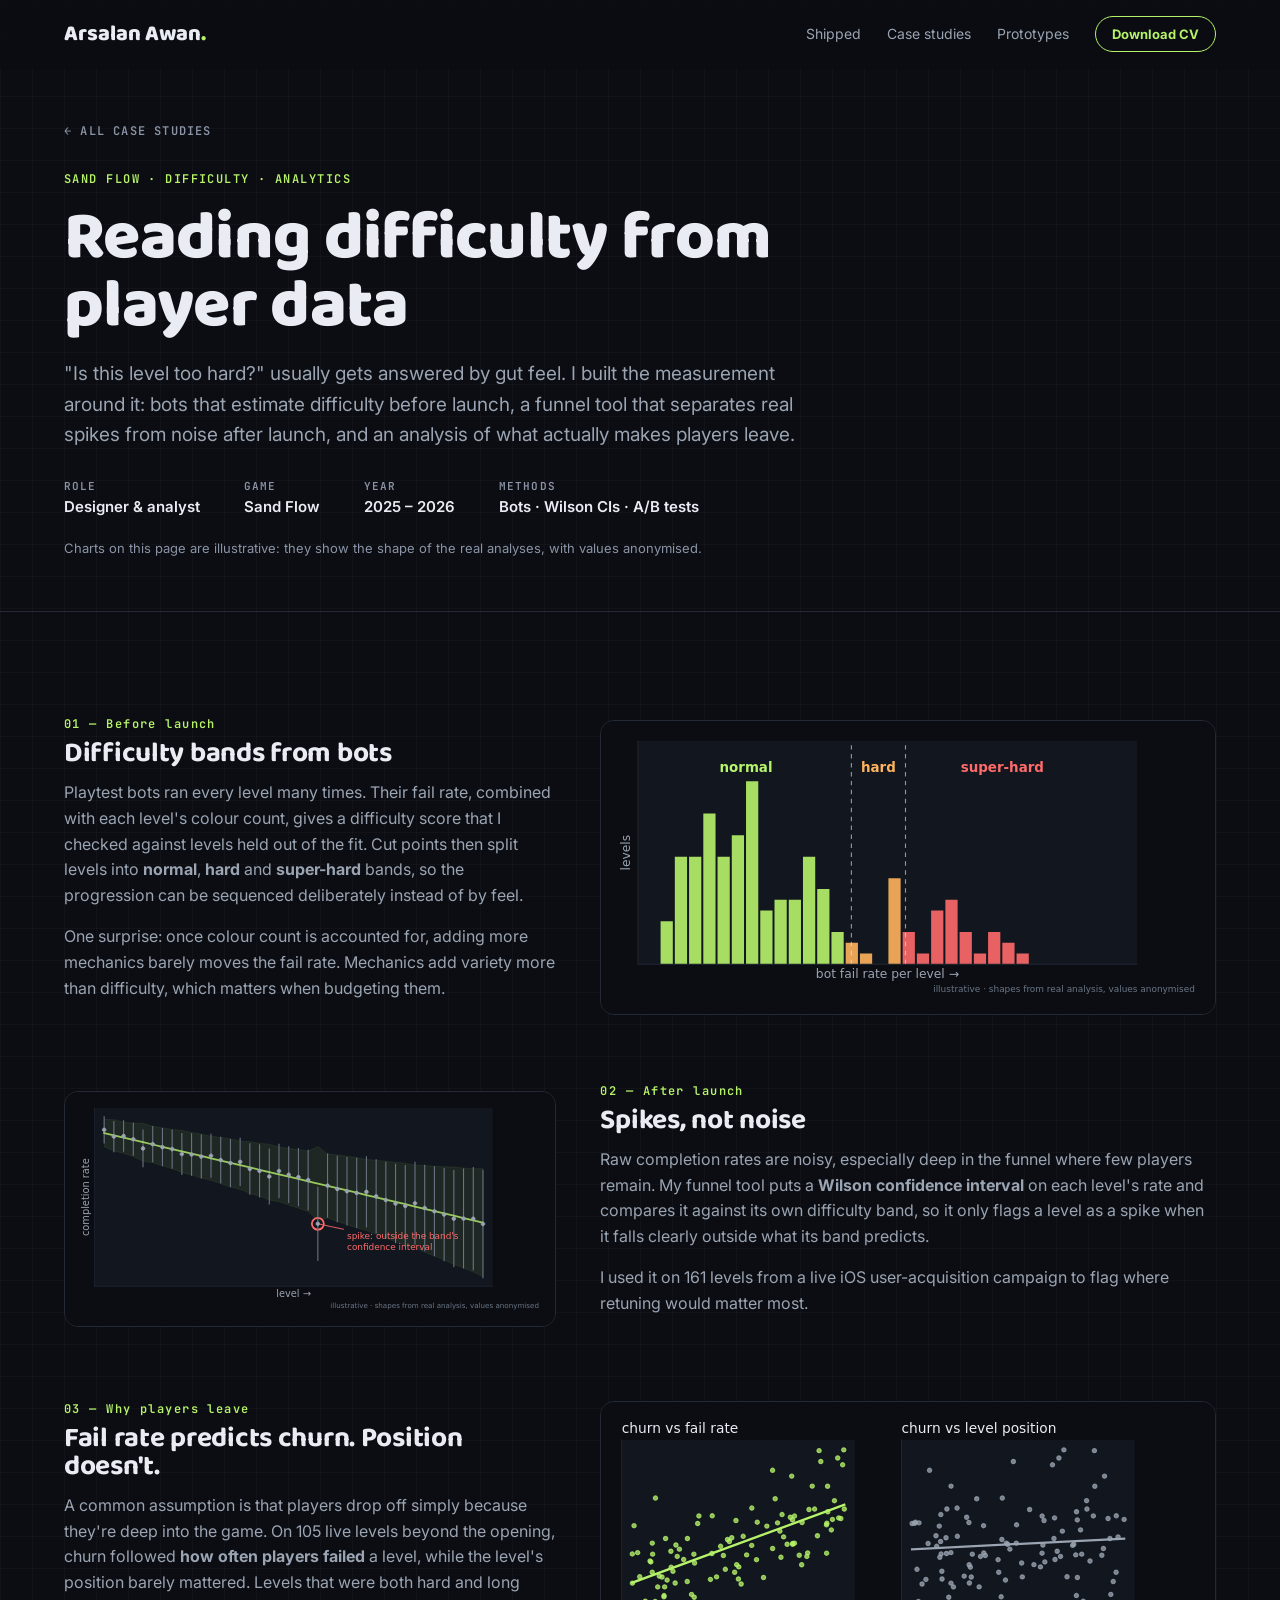
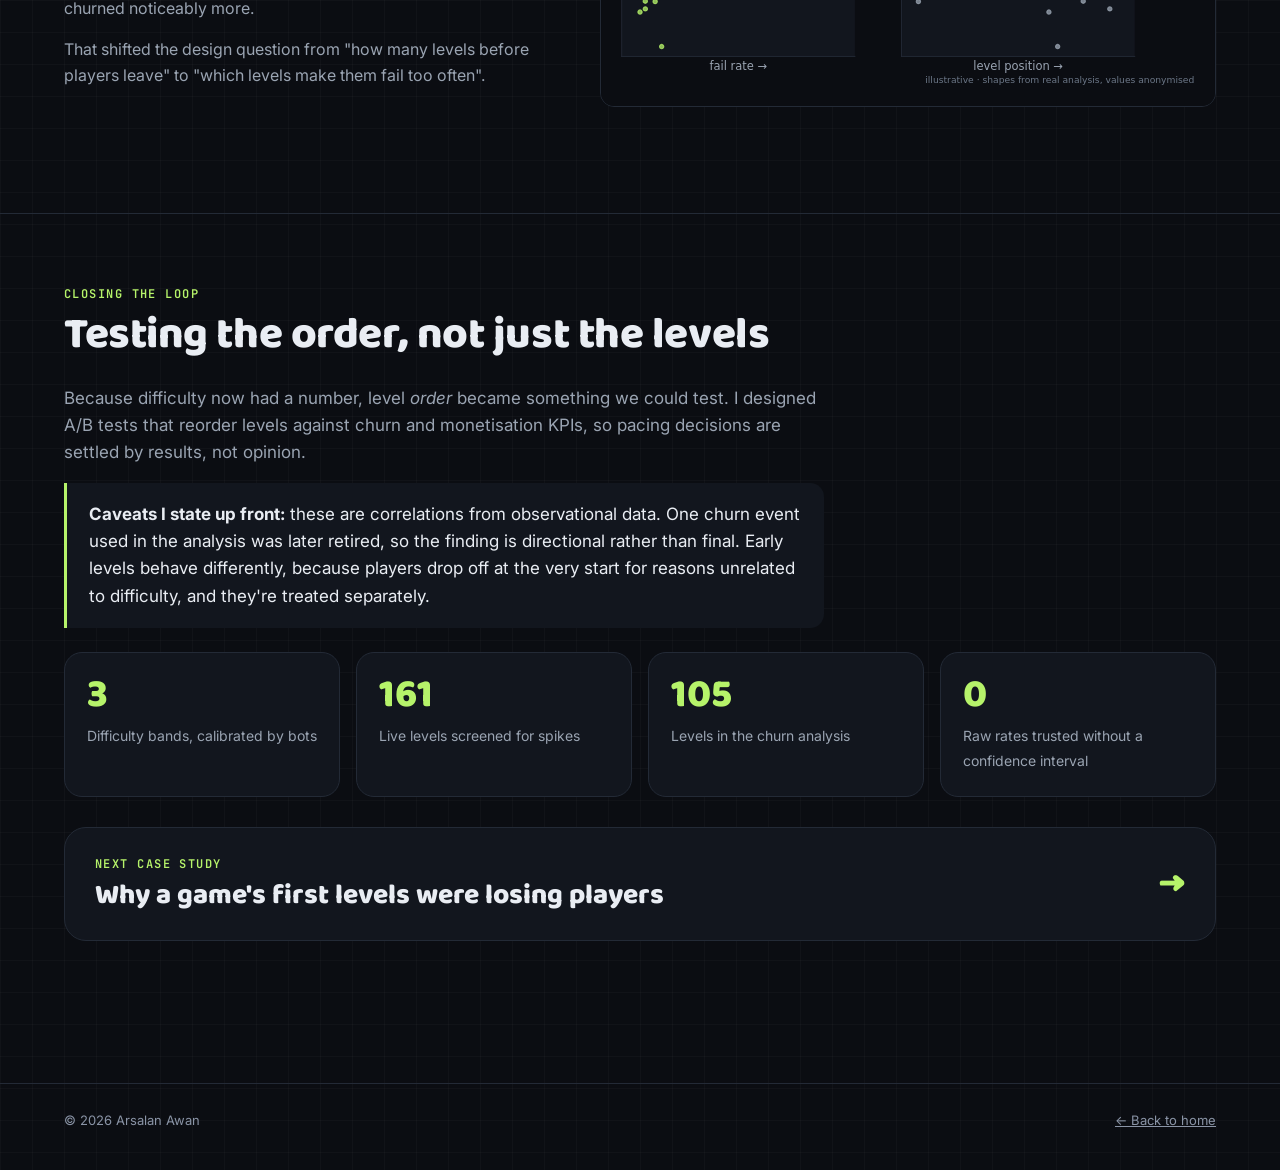
==== work/difficulty-analytics.html @ 85af91ab "Publish portfolio Co-Authored-By: Claude Opus 5.5 <noreply@anthropic.com>" ====
<!doctype html>
<html lang="en">
<head>
<meta charset="utf-8">
<meta name="viewport" content="width=device-width, initial-scale=1">
<title>Reading difficulty from player data — Arsalan Awan</title>
<meta name="description" content="Bot-calibrated difficulty bands, funnel spike detection with confidence intervals, and the finding that fail rate, not level position, predicts churn.">
<meta property="og:title" content="Reading difficulty from player data — Arsalan Awan">
<meta property="og:type" content="article">
<meta property="og:description" content="Bot-calibrated difficulty bands, funnel spike detection with confidence intervals, and the finding that fail rate, not level position, predicts churn.">
<meta name="twitter:card" content="summary_large_image">
<meta property="og:image" content="https://rcpr0.github.io/og.png">
<link rel="icon" href="../favicon.svg" type="image/svg+xml">
<link rel="preconnect" href="https://fonts.googleapis.com">
<link rel="preconnect" href="https://fonts.gstatic.com" crossorigin>
<link rel="stylesheet" href="https://fonts.googleapis.com/css2?family=Baloo+2:wght@600;700;800&family=Inter:wght@400;500;600;700&family=JetBrains+Mono:wght@500;600&display=swap">
<link rel="stylesheet" href="../css/site.css">
</head>
<body>
<nav class="nav"><div class="wrap">
  <a class="brand" href="../index.html">Arsalan Awan<span>.</span></a>
  <ul>
    <li><a href="../index.html#shipped">Shipped</a></li>
    <li><a href="../index.html#work">Case studies</a></li>
    <li><a href="../index.html#prototypes">Prototypes</a></li>
    <li><a class="btn sm" href="../Arsalan-Awan-CV.pdf" download>Download CV</a></li>
  </ul>
</div></nav>

<header class="cs-hero"><div class="wrap">
  <a class="back" href="../index.html#work">← All case studies</a>
  <div class="mono" style="margin-top:28px">Sand Flow · Difficulty · Analytics</div>
  <h1>Reading difficulty from player data</h1>
  <p class="lede">"Is this level too hard?" usually gets answered by gut feel. I built the measurement around it: bots that estimate difficulty before launch, a funnel tool that separates real spikes from noise after launch, and an analysis of what actually makes players leave.</p>
  <div class="meta">
    <div><span>Role</span><b>Designer &amp; analyst</b></div>
    <div><span>Game</span><b>Sand Flow</b></div>
    <div><span>Year</span><b>2025 – 2026</b></div>
    <div><span>Methods</span><b>Bots · Wilson CIs · A/B tests</b></div>
  </div>
  <p style="font-size:13px;color:var(--dim);margin-top:18px">Charts on this page are illustrative: they show the shape of the real analyses, with values anonymised.</p>
</div></header>

<section class="sec"><div class="wrap">
  <div class="step reveal">
    <div>
      <div class="num">01 — Before launch</div>
      <h3>Difficulty bands from bots</h3>
      <p>Playtest bots ran every level many times. Their fail rate, combined with each level's colour count, gives a difficulty score that I checked against levels held out of the fit. Cut points then split levels into <strong>normal</strong>, <strong>hard</strong> and <strong>super-hard</strong> bands, so the progression can be sequenced deliberately instead of by feel.</p>
      <p>One surprise: once colour count is accounted for, adding more mechanics barely moves the fail rate. Mechanics add variety more than difficulty, which matters when budgeting them.</p>
    </div>
    <figure class="fig"><img src="../media/analytics/bands.svg" alt="Illustrative histogram of bot fail rate per level split into normal, hard and super-hard bands" loading="lazy"></figure>
  </div>

  <div class="step flip reveal">
    <div>
      <div class="num">02 — After launch</div>
      <h3>Spikes, not noise</h3>
      <p>Raw completion rates are noisy, especially deep in the funnel where few players remain. My funnel tool puts a <strong>Wilson confidence interval</strong> on each level's rate and compares it against its own difficulty band, so it only flags a level as a spike when it falls clearly outside what its band predicts.</p>
      <p>I used it on 161 levels from a live iOS user-acquisition campaign to flag where retuning would matter most.</p>
    </div>
    <figure class="fig"><img src="../media/analytics/funnel.svg" alt="Illustrative funnel chart with confidence-interval whiskers and one flagged spike" loading="lazy"></figure>
  </div>

  <div class="step reveal">
    <div>
      <div class="num">03 — Why players leave</div>
      <h3>Fail rate predicts churn. Position doesn't.</h3>
      <p>A common assumption is that players drop off simply because they're deep into the game. On 105 live levels beyond the opening, churn followed <strong>how often players failed</strong> a level, while the level's position barely mattered. Levels that were both hard and long churned noticeably more.</p>
      <p>That shifted the design question from "how many levels before players leave" to "which levels make them fail too often".</p>
    </div>
    <figure class="fig"><img src="../media/analytics/churn.svg" alt="Illustrative scatter plots: churn rises with fail rate but stays flat with level position" loading="lazy"></figure>
  </div>
</div></section>

<section class="sec"><div class="wrap">
  <div class="prose reveal">
    <div class="mono">Closing the loop</div>
    <h2>Testing the order, not just the levels</h2>
    <p>Because difficulty now had a number, level <em>order</em> became something we could test. I designed A/B tests that reorder levels against churn and monetisation KPIs, so pacing decisions are settled by results, not opinion.</p>
    <div class="callout"><p><b>Caveats I state up front:</b> these are correlations from observational data. One churn event used in the analysis was later retired, so the finding is directional rather than final. Early levels behave differently, because players drop off at the very start for reasons unrelated to difficulty, and they're treated separately.</p></div>
  </div>
  <div class="stat-grid reveal" style="margin-top:20px">
    <div class="stat"><b>3</b><span>Difficulty bands, calibrated by bots</span></div>
    <div class="stat"><b>161</b><span>Live levels screened for spikes</span></div>
    <div class="stat"><b>105</b><span>Levels in the churn analysis</span></div>
    <div class="stat"><b>0</b><span>Raw rates trusted without a confidence interval</span></div>
  </div>
  <a class="next reveal" href="link-sort-study.html"><div><div class="mono">Next case study</div><b>Why a game's first levels were losing players</b></div><span class="arrow">→</span></a>
</div></section>

<footer><div class="wrap"><span>© <span id="year">2026</span> Arsalan Awan</span><a href="../index.html">← Back to home</a></div></footer>
<script src="../js/site.js"></script>
</body>
</html>
---- css/site.css ----
/* Arsalan Awan — portfolio. Dark technical base (blueprint grid, mono labels, lime accent) + rounded display type and tilted phones. */
:root {
  --bg: #0b0d12; --panel: #12161e; --panel-2: #161b25; --line: #232a36;
  --ink: #e9edf3; --mute: #9aa4b2; --dim: #8a94a6; --acc: #b6f36a; --acc-ink: #0b0d12;
  --display: 'Baloo 2', ui-rounded, system-ui, sans-serif;
  --body: 'Inter', system-ui, -apple-system, sans-serif;
  --mono: 'JetBrains Mono', ui-monospace, Menlo, monospace;
  --radius: 18px; --wrap: 1200px; --gutter: 24px;
  color-scheme: dark;
}
*, *::before, *::after { box-sizing: border-box; }
html { scroll-behavior: smooth; }
body {
  margin: 0; background: var(--bg); color: var(--ink); font: 400 16px/1.6 var(--body);
  -webkit-font-smoothing: antialiased; overflow-x: hidden;
  background-image: linear-gradient(#ffffff06 1px, transparent 1px), linear-gradient(90deg, #ffffff06 1px, transparent 1px);
  background-size: 32px 32px;
}
img, video { display: block; max-width: 100%; }
a { color: inherit; }
::selection { background: var(--acc); color: var(--acc-ink); }
:focus-visible { outline: 2px solid var(--acc); outline-offset: 3px; border-radius: 6px; }

.wrap { max-width: var(--wrap); margin: 0 auto; padding: 0 var(--gutter); }
.mono { font: 600 12px/1.4 var(--mono); letter-spacing: .12em; text-transform: uppercase; color: var(--acc); }
h1, h2, h3 { font-family: var(--display); font-weight: 800; line-height: 1; margin: 0; letter-spacing: -.01em; }
h2 { font-size: clamp(30px, 4vw, 44px); margin: 10px 0 28px; }
h3 { font-size: 24px; font-weight: 700; }
p { color: var(--mute); margin: 0 0 1em; }
em.acc, .acc { color: var(--acc); font-style: normal; }

/* Nav */
.nav { position: sticky; top: 0; z-index: 20; backdrop-filter: blur(12px); background: #0b0d12cc; border-bottom: 1px solid transparent; }
.nav.scrolled { border-bottom-color: var(--line); }
.nav .wrap { display: flex; align-items: center; justify-content: space-between; height: 68px; gap: 16px; }
.brand { font: 800 22px/1 var(--display); text-decoration: none; }
.brand span { color: var(--acc); }
.nav ul { display: flex; gap: 26px; list-style: none; margin: 0; padding: 0; align-items: center; font-size: 14px; }
.nav ul a { color: var(--mute); text-decoration: none; }
.nav ul a:hover { color: var(--ink); }

/* Buttons & chips */
.btn { display: inline-flex; align-items: center; gap: 8px; background: var(--acc); color: var(--acc-ink); font-weight: 700; font-size: 15px;
  padding: 12px 22px; border-radius: 99px; text-decoration: none; border: 1px solid var(--acc); transition: transform .15s, box-shadow .15s; }
.btn:hover { transform: translateY(-2px); box-shadow: 0 10px 30px #b6f36a33; }
.btn.o { background: transparent; color: var(--ink); border-color: var(--line); }
.btn.o:hover { border-color: var(--mute); box-shadow: none; }
.btn.sm { padding: 7px 16px; font-size: 13px; }
.nav .btn.sm { background: transparent; color: var(--acc); }
.chips { display: flex; flex-wrap: wrap; gap: 6px; margin-top: 14px; }
.chips span { font: 500 11px/1 var(--mono); border: 1px solid var(--line); border-radius: 99px; padding: 6px 10px; color: var(--mute); }

/* Phones */
.ph { position: relative; aspect-ratio: 9 / 19.5; border-radius: 24px; overflow: hidden; border: 4px solid #1d2330; background: #000;
  box-shadow: 0 30px 60px rgba(0,0,0,.55), 0 0 0 1px #ffffff12; }
.ph img, .ph video { width: 100%; height: 100%; object-fit: cover; }
.t1 { transform: rotate(-6deg); } .t2 { transform: rotate(2deg); } .t3 { transform: rotate(7deg); }

/* Hero */
.hero { padding: 56px 0 80px; }
.hero .wrap { display: grid; grid-template-columns: 1.05fr 1fr; gap: 40px; align-items: center; }
.hero h1 { font-size: clamp(44px, 6.2vw, 76px); line-height: .95; margin: 18px 0 22px; }
.hero h1 em { font-style: normal; color: var(--acc); }
.hero p.lede { font-size: 18px; max-width: 520px; }
.stats { display: flex; gap: 36px; margin: 30px 0 34px; flex-wrap: wrap; }
.stats b { display: block; font: 800 40px/1 var(--display); color: var(--ink); }
.stats span { font: 500 11px/1.4 var(--mono); letter-spacing: .1em; color: var(--dim); text-transform: uppercase; }
.cta-row { display: flex; gap: 12px; flex-wrap: wrap; }
.phones { display: flex; justify-content: center; align-items: flex-start; gap: 18px; padding: 10px 0 30px; }
.phones .ph { width: min(30%, 190px); flex: none; }
.phones .t1 { margin-top: 40px; } .phones .t3 { margin-top: 64px; }

/* Sections */
.sec { padding: 72px 0; border-top: 1px solid var(--line); }
.sec-head { display: flex; align-items: end; justify-content: space-between; gap: 20px; flex-wrap: wrap; }
.sec-head p { max-width: 420px; margin-bottom: 28px; }

/* Shipped games */
.games { display: grid; grid-template-columns: repeat(7, 1fr); gap: 14px; }
.game { position: relative; display: block; text-decoration: none; background: var(--panel); border: 1px solid var(--line); border-radius: var(--radius);
  padding: 16px 12px 14px; text-align: center; transition: border-color .2s, transform .2s; }
.game:hover { border-color: #3a4456; transform: translateY(-4px); }
.game img.icon { width: 72%; aspect-ratio: 1; margin: 0 auto 12px; border-radius: 22%; box-shadow: 0 10px 24px rgba(0,0,0,.4); }
.game b { display: block; font: 700 17px/1.1 var(--display); color: var(--ink); }
.game small { display: block; font-size: 12px; color: var(--dim); margin-top: 4px; }
.game .peek { position: absolute; left: 50%; bottom: calc(100% + 12px); width: 150px; transform: translate(-50%, 8px) rotate(-3deg); opacity: 0;
  pointer-events: none; transition: opacity .2s, transform .2s; z-index: 5; }
.game:hover .peek, .game:focus-visible .peek { opacity: 1; transform: translate(-50%, 0) rotate(-3deg); }

/* Case cards */
.cases { display: grid; grid-template-columns: repeat(2, 1fr); gap: 20px; }
.case { display: flex; flex-direction: column; background: var(--panel); border: 1px solid var(--line); border-radius: 22px; overflow: hidden;
  text-decoration: none; transition: border-color .2s, transform .2s; }
.case:hover { border-color: #3a4456; transform: translateY(-4px); }
.case.wide { grid-column: 1 / -1; }
.case .art { position: relative; height: 240px; background: linear-gradient(180deg, #0f1218, var(--panel-2)); overflow: hidden; display: flex; align-items: center; justify-content: center; gap: 14px; }
.case.wide .art { height: 330px; }
.case .body { padding: 22px 24px 26px; }
.case h3 { margin: 8px 0 8px; font-size: 26px; }
.case p { margin: 0; font-size: 15px; }
.case .more { display: inline-block; margin-top: 14px; font: 600 13px/1 var(--mono); color: var(--acc); }
.collage { align-items: flex-end !important; padding: 26px 26px 0; }
.collage img { height: 86%; width: auto; max-width: none; border-radius: 12px 12px 0 0; border: 1px solid #2a3140; box-shadow: 0 24px 50px rgba(0,0,0,.6); }
.collage img + img { margin-left: -70px; }
.collage img:nth-child(1) { transform: translateY(12px) rotate(-2deg); }
.collage img:nth-child(2) { height: 92%; z-index: 2; }
.collage img:nth-child(3) { transform: translateY(12px) rotate(2deg); z-index: 3; }
.collage img:nth-child(4) { height: 80%; transform: translateY(20px) rotate(4deg); z-index: 4; }
.art .ph { width: 92px; border-width: 3px; border-radius: 16px; }
.case.wide .art .ph { width: 128px; }
#hexa-art { background: radial-gradient(ellipse at 50% 60%, #3b2a6b 0%, #161b25 70%); }
.pixel { image-rendering: pixelated; border-radius: 10px; height: 150px; width: 150px; object-fit: cover; }
.big-num { font: 800 64px/1 var(--display); color: var(--acc); }
.big-num small { font-size: 26px; color: var(--dim); margin: 0 10px; }

/* Prototypes */
.protos { display: grid; grid-template-columns: repeat(4, 1fr); gap: 22px; }
.proto { cursor: pointer; }
.proto .ph { width: 100%; border-radius: 20px; }
.proto .ph video { position: absolute; inset: 0; opacity: 0; transition: opacity .25s; }
.proto.playing .ph video { opacity: 1; }
.proto figcaption { margin-top: 12px; text-align: center; }
.proto figcaption b { display: block; font: 700 18px/1.2 var(--display); }
.proto figcaption span { display: block; font-size: 13px; line-height: 1.4; color: var(--dim); margin-top: 2px; }
.play-hint { position: absolute; right: 10px; bottom: 10px; font: 600 10px/1 var(--mono); letter-spacing: .1em; background: #0b0d12cc; color: var(--acc);
  padding: 6px 8px; border-radius: 99px; transition: opacity .2s; }
.proto.playing .play-hint { opacity: 0; }

/* Toolbox */
.tools { display: grid; grid-template-columns: repeat(3, 1fr); gap: 18px; }
.tool { background: var(--panel); border: 1px solid var(--line); border-radius: var(--radius); padding: 24px; }
.tool h3 { font-size: 22px; margin-bottom: 14px; }
.tool ul { list-style: none; padding: 0; margin: 0; display: flex; flex-wrap: wrap; gap: 8px; }
.tool li { font-size: 13px; color: var(--mute); background: var(--panel-2); border: 1px solid var(--line); border-radius: 99px; padding: 6px 12px; }

/* Closing CTA + footer */
.closing { text-align: center; padding: 100px 0 90px; border-top: 1px solid var(--line); }
.closing h2 { font-size: clamp(36px, 5vw, 60px); margin: 14px 0 30px; }
.closing .cta-row { justify-content: center; }
footer { border-top: 1px solid var(--line); padding: 26px 0 40px; font-size: 13px; color: var(--dim); }
footer .wrap { display: flex; justify-content: space-between; gap: 12px; flex-wrap: wrap; }

/* ---------- Case-study pages ---------- */
.cs-hero { padding: 48px 0 40px; }
.cs-hero .back { font: 600 12px/1 var(--mono); letter-spacing: .1em; color: var(--dim); text-decoration: none; text-transform: uppercase; }
.cs-hero .back:hover { color: var(--acc); }
.cs-hero h1 { font-size: clamp(40px, 5.6vw, 68px); margin: 18px 0 18px; max-width: 900px; }
.cs-hero .lede { font-size: 19px; max-width: 760px; }
.meta { display: grid; grid-template-columns: repeat(4, auto); justify-content: start; gap: 12px 44px; margin: 28px 0 10px; }
.meta div span { display: block; font: 600 11px/1.4 var(--mono); letter-spacing: .1em; color: var(--dim); text-transform: uppercase; }
.meta div b { font-weight: 600; font-size: 15px; }
.fig { margin: 0; }
.fig img, .fig video { width: 100%; border-radius: 14px; border: 1px solid var(--line); background: #0f1218; }
.fig figcaption { font-size: 14px; color: var(--dim); margin-top: 10px; }
.fig figcaption b { color: var(--mute); font-weight: 600; }
.fig.hero-fig img { border-radius: 18px; box-shadow: 0 30px 80px rgba(0,0,0,.5); }
.prose { max-width: 760px; }
.prose p { font-size: 17px; }
.prose ul { color: var(--mute); padding-left: 20px; margin: 0 0 1em; }
.prose li { margin-bottom: 6px; }
.prose strong { color: var(--ink); font-weight: 600; }
.step { display: grid; grid-template-columns: 1fr 1.25fr; gap: 44px; align-items: center; padding: 34px 0; }
.step.flip > :first-child { order: 2; }
.step .num { font: 600 12px/1 var(--mono); color: var(--acc); letter-spacing: .12em; }
.step h3 { margin: 10px 0 12px; font-size: 28px; }
.step p { font-size: 16px; }
.phone-row { display: flex; gap: 18px; justify-content: center; }
.phone-row .ph { width: min(31%, 200px); }
.phone-row .ph:nth-child(1) { transform: rotate(-4deg); } .phone-row .ph:nth-child(3) { transform: rotate(4deg); }
.stat-grid { display: grid; grid-template-columns: repeat(auto-fit, minmax(200px, 1fr)); gap: 16px; margin-top: 8px; }
.stat { background: var(--panel); border: 1px solid var(--line); border-radius: var(--radius); padding: 22px; }
.stat b { display: block; font: 800 40px/1 var(--display); color: var(--acc); margin-bottom: 8px; }
.stat span { font-size: 14px; color: var(--mute); }
.callout { border-left: 3px solid var(--acc); background: var(--panel); padding: 18px 22px; border-radius: 0 14px 14px 0; margin: 10px 0 24px; }
.callout p { margin: 0; color: var(--ink); }
.next { display: flex; justify-content: space-between; align-items: center; gap: 20px; text-decoration: none; background: var(--panel);
  border: 1px solid var(--line); border-radius: 22px; padding: 28px 30px; margin: 30px 0 70px; transition: border-color .2s; }
.next:hover { border-color: var(--acc); }
.next b { font: 800 28px/1.1 var(--display); display: block; margin-top: 8px; }
.next .arrow { font: 800 36px/1 var(--display); color: var(--acc); }
.subhead { font: 800 34px/1 var(--display); margin: 0 0 6px; }
.feature-tag { display: inline-block; font: 600 11px/1 var(--mono); letter-spacing: .1em; color: var(--acc-ink); background: var(--acc); padding: 6px 10px; border-radius: 99px; text-transform: uppercase; }

/* Reveal on scroll */
.js .reveal { opacity: 0; transform: translateY(18px); transition: opacity .6s ease, transform .6s ease; }
.js .reveal.in { opacity: 1; transform: none; }

/* ---------- Responsive ---------- */
@media (max-width: 1000px) {
  .games { grid-template-columns: repeat(4, 1fr); }
  .protos { grid-template-columns: repeat(2, 1fr); }
  .tools { grid-template-columns: 1fr; }
}
@media (max-width: 760px) {
  :root { --gutter: 16px; }
  .nav ul { gap: 16px; }
  .nav ul li:nth-child(1), .nav ul li:nth-child(3) { display: none; }
  .hero { padding: 28px 0 40px; }
  .hero .wrap { grid-template-columns: 1fr; gap: 10px; }
  .hero p.lede { font-size: 16px; }
  .stats { gap: 22px; } .stats b { font-size: 32px; }
  .phones { gap: 10px; padding: 24px 0 30px; }
  .phones .ph { width: 30%; border-width: 3px; border-radius: 18px; }
  .phones .t1 { margin-top: 22px; } .phones .t3 { margin-top: 36px; }
  .sec { padding: 52px 0; }
  .games { grid-template-columns: repeat(4, 1fr); gap: 8px; }
  .game { padding: 10px 4px; border-radius: 14px; }
  .game b { font-size: 13px; }
  .game small { font-size: 10px; }
  .game .peek { display: none; }
  .cases { grid-template-columns: 1fr; }
  .case .art, .case.wide .art { height: 220px; }
  .collage img + img { margin-left: -110px; }
  .protos { gap: 14px; }
  .meta { grid-template-columns: repeat(2, auto); gap: 12px 28px; }
  .step, .step.flip { grid-template-columns: 1fr; gap: 20px; padding: 24px 0; }
  .step.flip > :first-child { order: 0; }
  .next b { font-size: 22px; }
}
@media (prefers-reduced-motion: reduce) {
  html { scroll-behavior: auto; }
  .t1, .t2, .t3, .phone-row .ph, .collage img, .game .peek { transform: none !important; }
  .js .reveal { opacity: 1; transform: none; transition: none; }
  .btn, .case, .game { transition: none; }
}
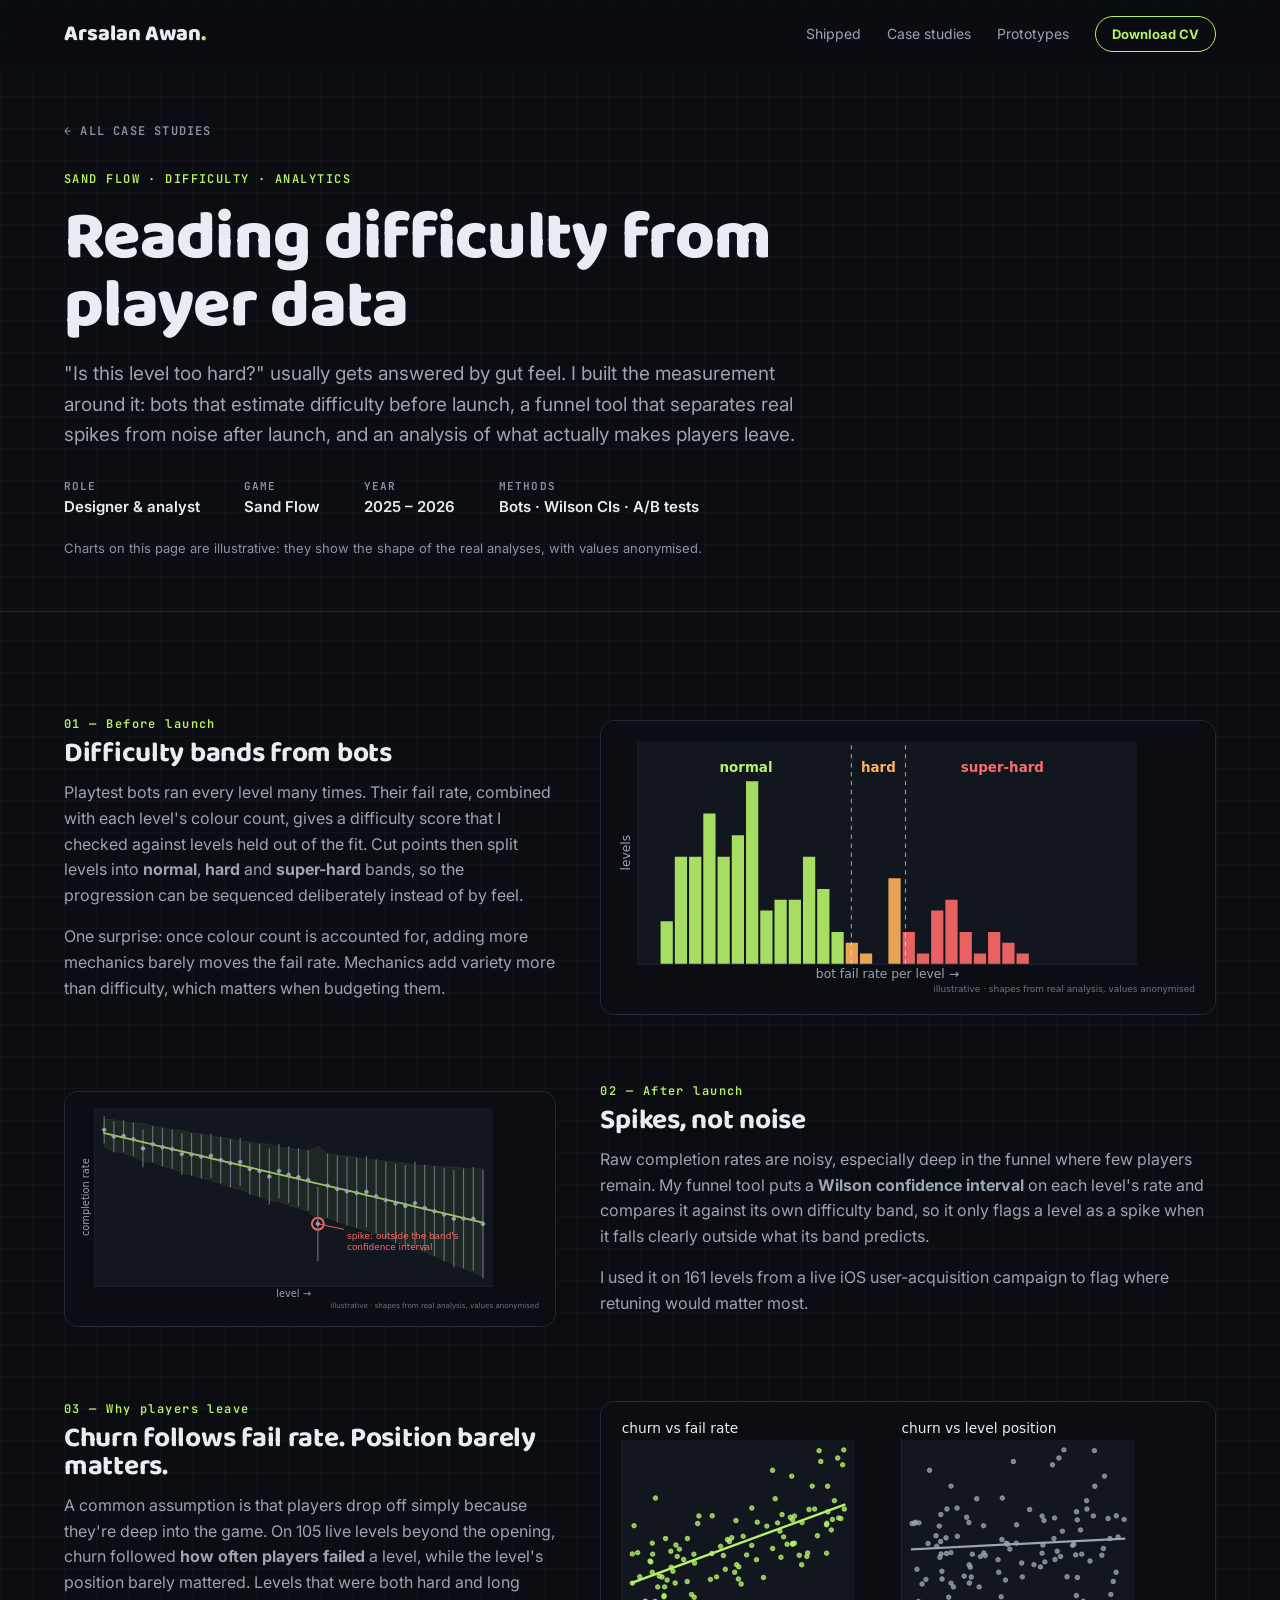
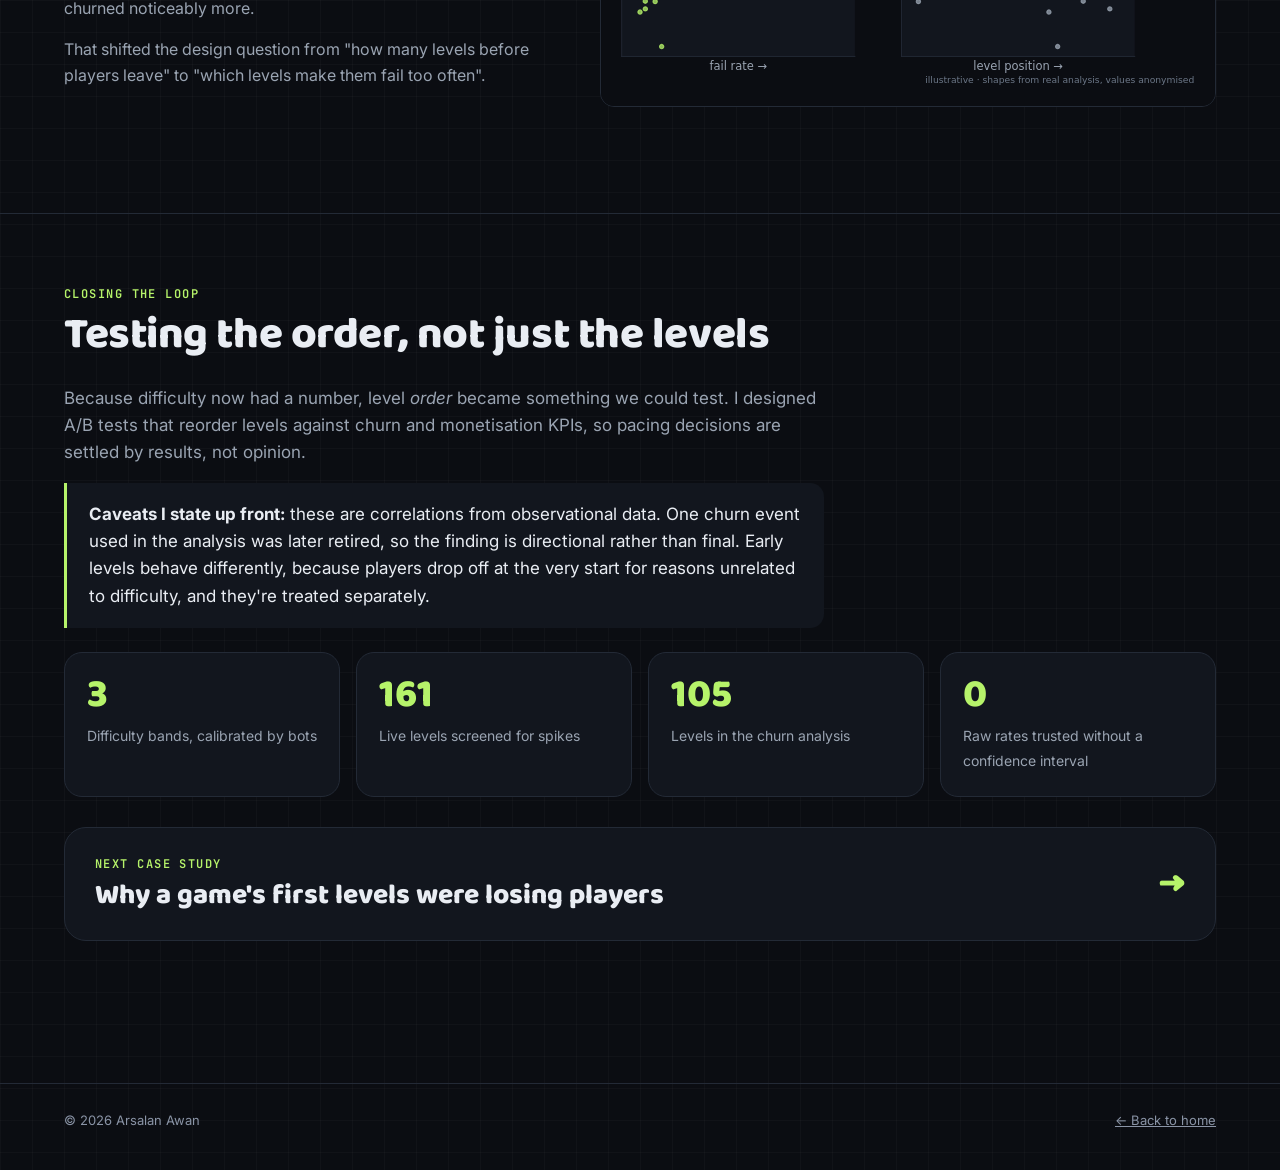
==== commit cccad388: "Soften churn wording Co-Authored-By: Claude Opus 5.5 <noreply@anthropic.com>" ====
--- a/work/difficulty-analytics.html
+++ b/work/difficulty-analytics.html
@@ -4,10 +4,10 @@
 <meta charset="utf-8">
 <meta name="viewport" content="width=device-width, initial-scale=1">
 <title>Reading difficulty from player data — Arsalan Awan</title>
-<meta name="description" content="Bot-calibrated difficulty bands, funnel spike detection with confidence intervals, and the finding that fail rate, not level position, predicts churn.">
+<meta name="description" content="Bot-calibrated difficulty bands, funnel spike detection with confidence intervals, and the finding that churn tracks fail rate, not level position.">
 <meta property="og:title" content="Reading difficulty from player data — Arsalan Awan">
 <meta property="og:type" content="article">
-<meta property="og:description" content="Bot-calibrated difficulty bands, funnel spike detection with confidence intervals, and the finding that fail rate, not level position, predicts churn.">
+<meta property="og:description" content="Bot-calibrated difficulty bands, funnel spike detection with confidence intervals, and the finding that churn tracks fail rate, not level position.">
 <meta name="twitter:card" content="summary_large_image">
 <meta property="og:image" content="https://rcpr0.github.io/og.png">
 <link rel="icon" href="../favicon.svg" type="image/svg+xml">
@@ -65,7 +65,7 @@
   <div class="step reveal">
     <div>
       <div class="num">03 — Why players leave</div>
-      <h3>Fail rate predicts churn. Position doesn't.</h3>
+      <h3>Churn follows fail rate. Position barely matters.</h3>
       <p>A common assumption is that players drop off simply because they're deep into the game. On 105 live levels beyond the opening, churn followed <strong>how often players failed</strong> a level, while the level's position barely mattered. Levels that were both hard and long churned noticeably more.</p>
       <p>That shifted the design question from "how many levels before players leave" to "which levels make them fail too often".</p>
     </div>
